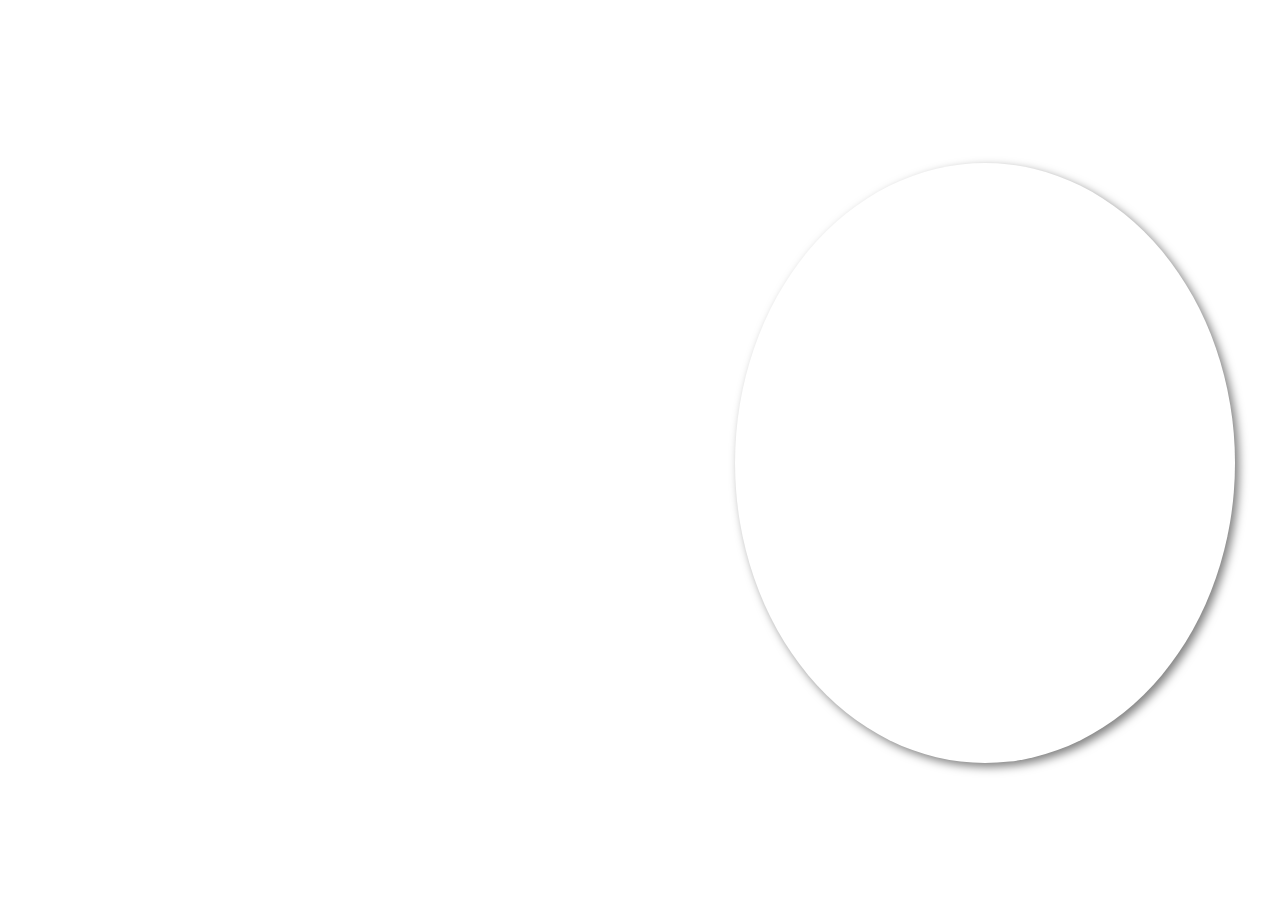
==== main.html @ fc3780b1 "first commit" ====
<!DOCTYPE html>
<html lang="en">
<head>
  <meta charset="UTF-8">
  <meta name="viewport" content="width=device-width, initial-scale=1.0">
  <link rel="stylesheet" href="main.css">

  <title>Rizal’s Family, Childhood, and Early Education</title>
</head>
<body>
  <div class="background-image"></div>
  <main>

    <nav>
      <ul>
        <li><a href="myths/myths.html">Myths</a></li>
        <li><a href="#">Rizal's Identity</a></li>
        <li><a href="#">Rizal's Family</a></li>
        <li><a href="#">Rizal's Early Education</a></li>
        <li>
          <div class="mobile-nav-container">
            <div class="hamburger">
              <!-- hamburger Icon -->
               <button>?</button>
            </div>
            <div class="mobile-nav">
               <span></span>
               <span></span>
               <span></span>
               <span></span>
            </div>
          </div>
        </li>
      </ul>
    </nav>
  
  
    <section class="rizal-main-profile">
      <div class="rizal-main-title">
        <h1>Rizal’s Family, Childhood, and Early Education</h1>
        <h2>
          Philippine National Hero
        </h2>
        <p>
          Dr. Jose Rizal, the Philippines' national hero, was born on June 19, 1861, 
          in Calamba, Laguna. He grew up in a loving family, being the seventh of eleven 
          children, and showed remarkable intelligence from an early age. Taught first 
          by his mother, Rizal excelled in reading, writing, and poetry, and later pursued 
          formal education in Biñan and at the Ateneo Municipal de Manila, where he 
          graduated with high honors.
        </p>
      </div>
      <div class="rizal-image">
        <img src="https://upload.wikimedia.org/wikipedia/commons/c/c9/Jose_Rizal_full.jpg" alt="Rizal's Image" width="400px">
      </div>
    </section>
  </main>
  
</body>
</html>
---- main.css ----
* {
  margin: 0;
  padding: 0;
  box-sizing: border-box;
}
body {
  font-family: 'Courier New', Courier, monospace;
 
}

.background-image {
  position: fixed;
  top: 0;
  left: 0;
  width: 100%;
  height: 100%;
  background-image: url("https://upload.wikimedia.org/wikipedia/commons/c/c1/Rizal_Shrine_Calamba_2023.jpg");
  background-size: cover;
  background-position: center;
  filter: grayscale(100%) blur(3px) brightness(60%) contrast(130%);
  z-index: -1; 
  
}

main {
  position: relative;
  z-index: 1; 
}

nav {
  background-color: transparent;
  padding: 20px
}
nav ul {
  display: flex;
  list-style-type: none;
  justify-content: end;
  flex-wrap: wrap;
}
nav ul a {
  text-decoration: none;
  color: rgb(255, 255, 255);
  margin: 5px 10px;
  font-weight: bold;
  padding: 10px;
  border-radius: 10px;
  transition: .1s ease-in-out;
}
nav ul a:hover {
  color: rgb(0, 0, 0);
  text-decoration: underline;
  background-color: rgb(255, 244, 244);
}



/* RIZAL MAIN PROFILE */
.rizal-main-profile {
  height: 90vh;
  align-items: center;
  display: flex;
}
.rizal-main-title {
  width: 50%;
  display: flex;
  flex-direction: column;
  justify-content: center;
  margin-left: 100px;
  color: white;
}
.rizal-main-title h1 {
  font-size: 50px;
  margin-bottom: 20px;
}
.rizal-main-title h2 {
  font-size: 30px;
}
.rizal-main-title p {
  font-size: 20px;
  margin-top: 20px;
}

/* === Rizal's Image Style === */
.rizal-image {
  width: 50%;
  display: flex;
  justify-content: center;
}
.rizal-image img {
  width: 500px;
  height: 600px;
  border-radius: 50%;
  box-shadow: 4px 4px 10px rgba(0, 0, 0, 0.5);
}


/* Will upadate it later */
/* MOBILE NAV BAR STYLES */
/* FOR MAIN */
.mobile-nav-container {
 display: none;
}
/* ====================== */
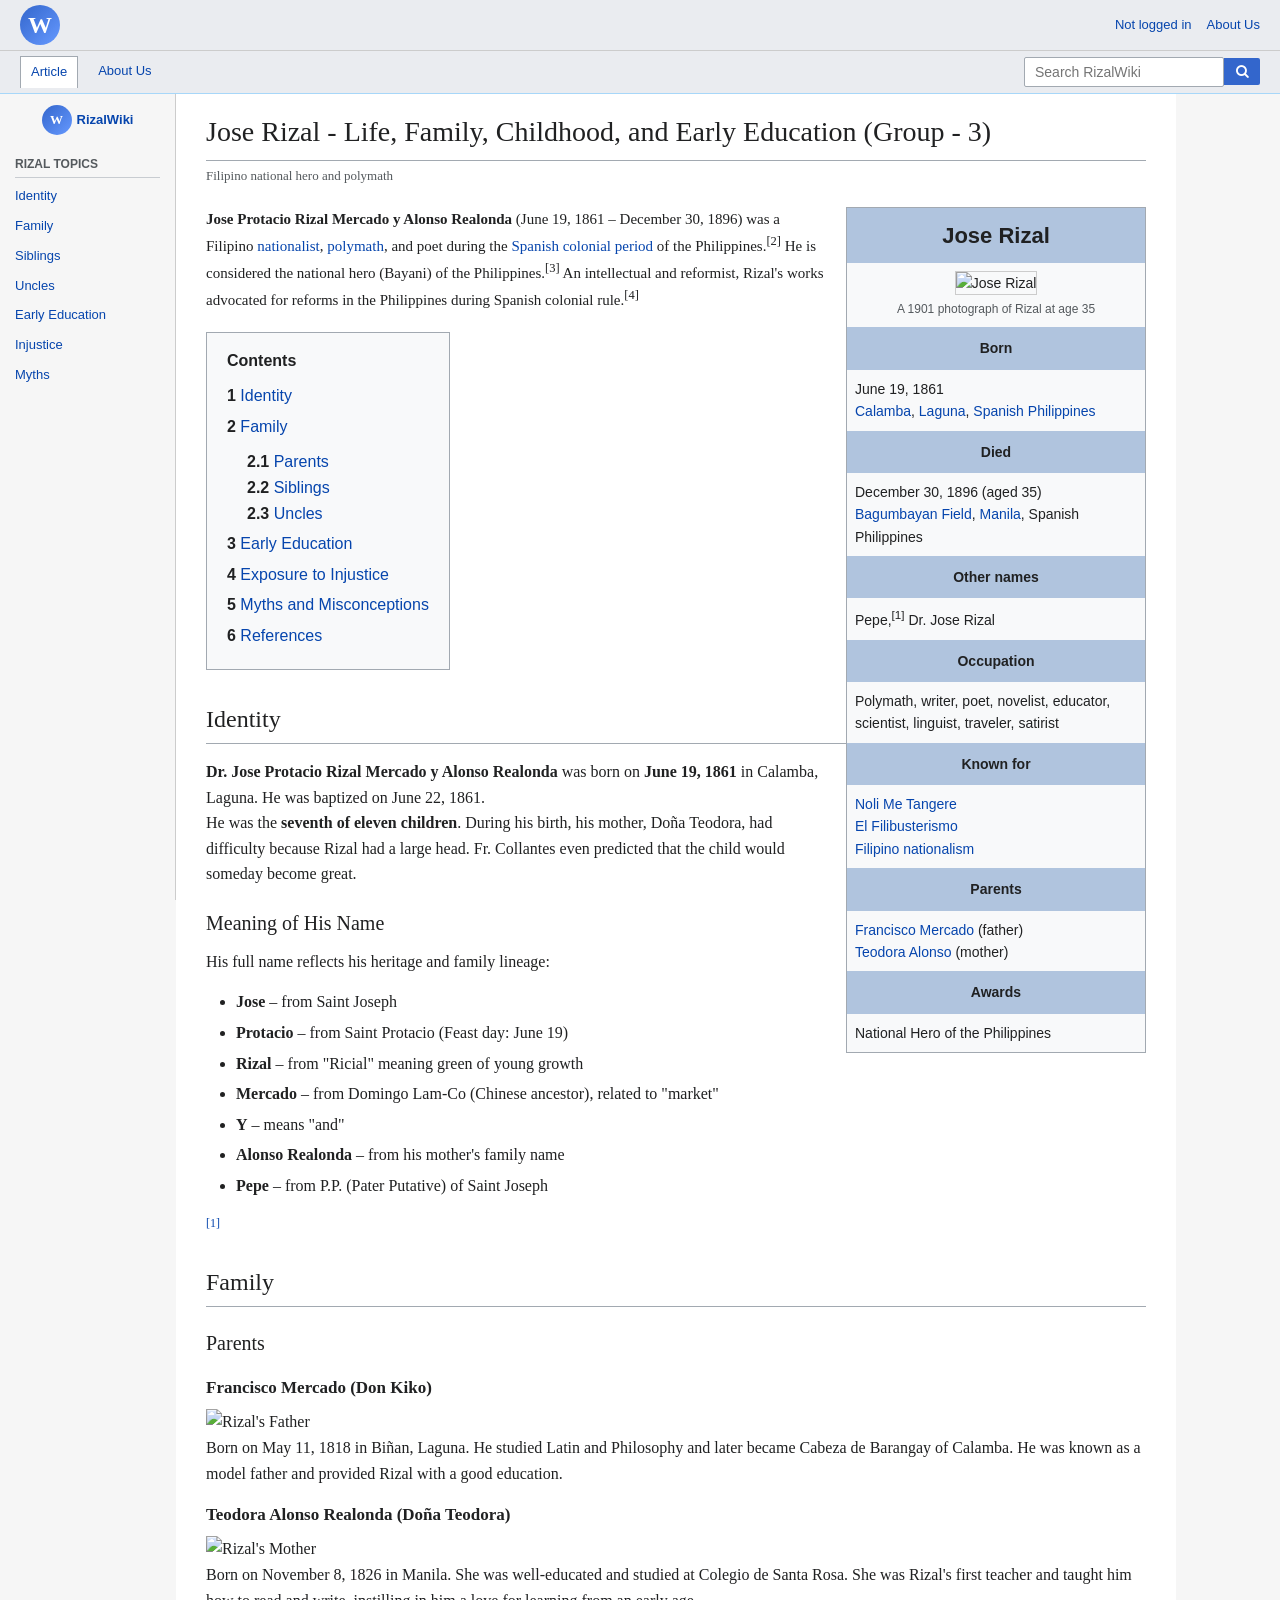
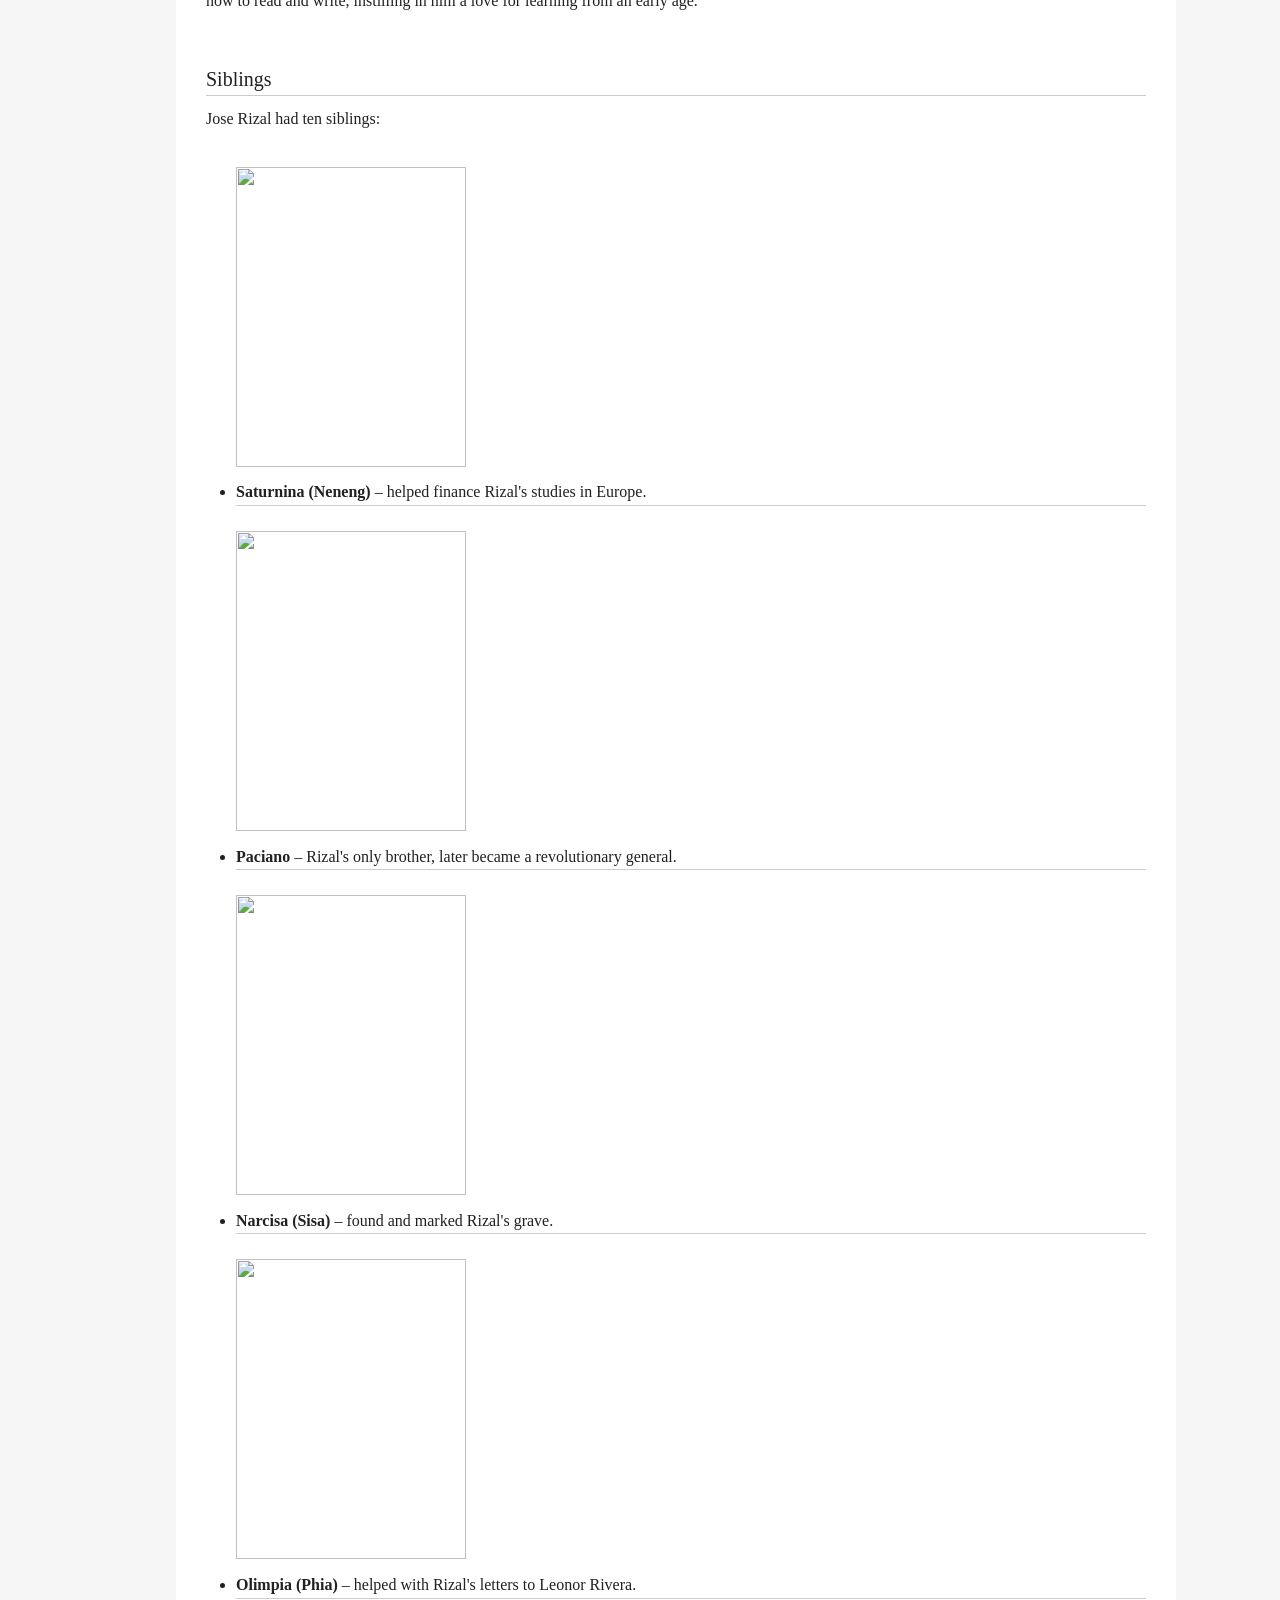
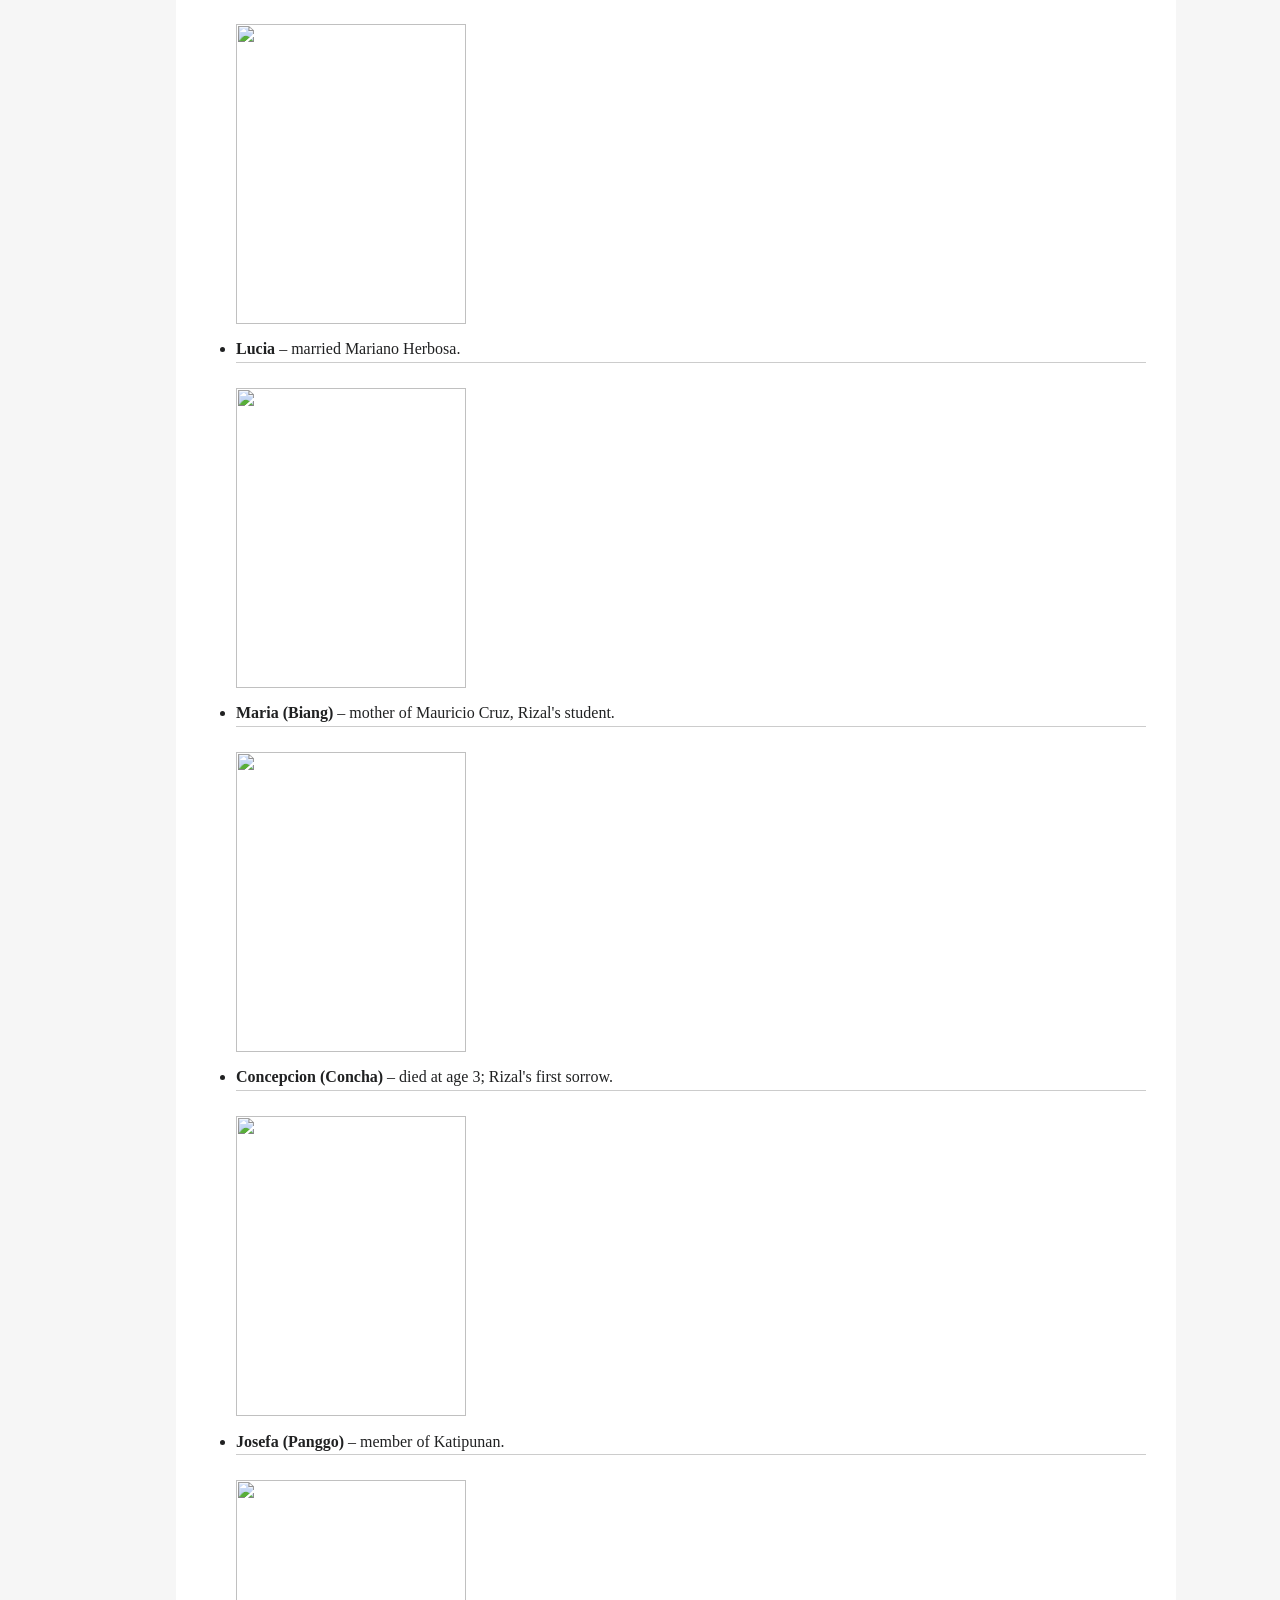
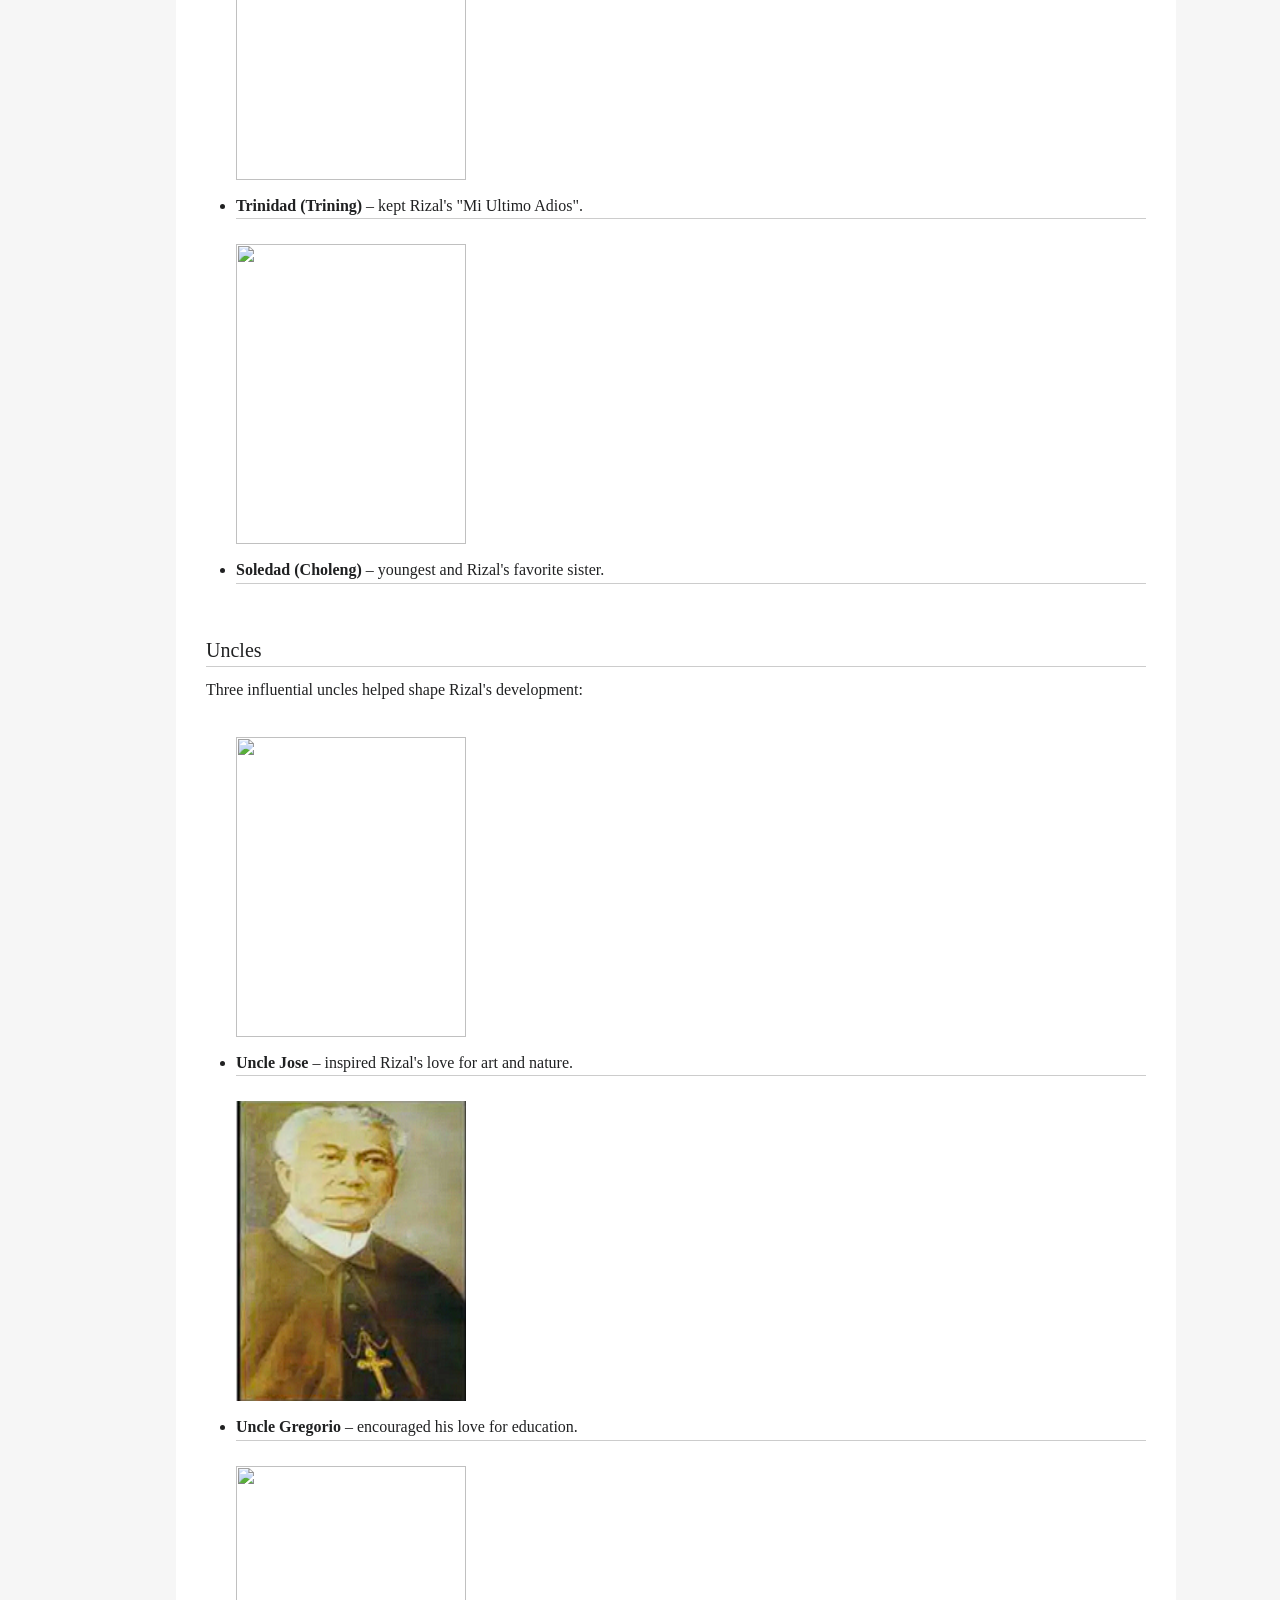
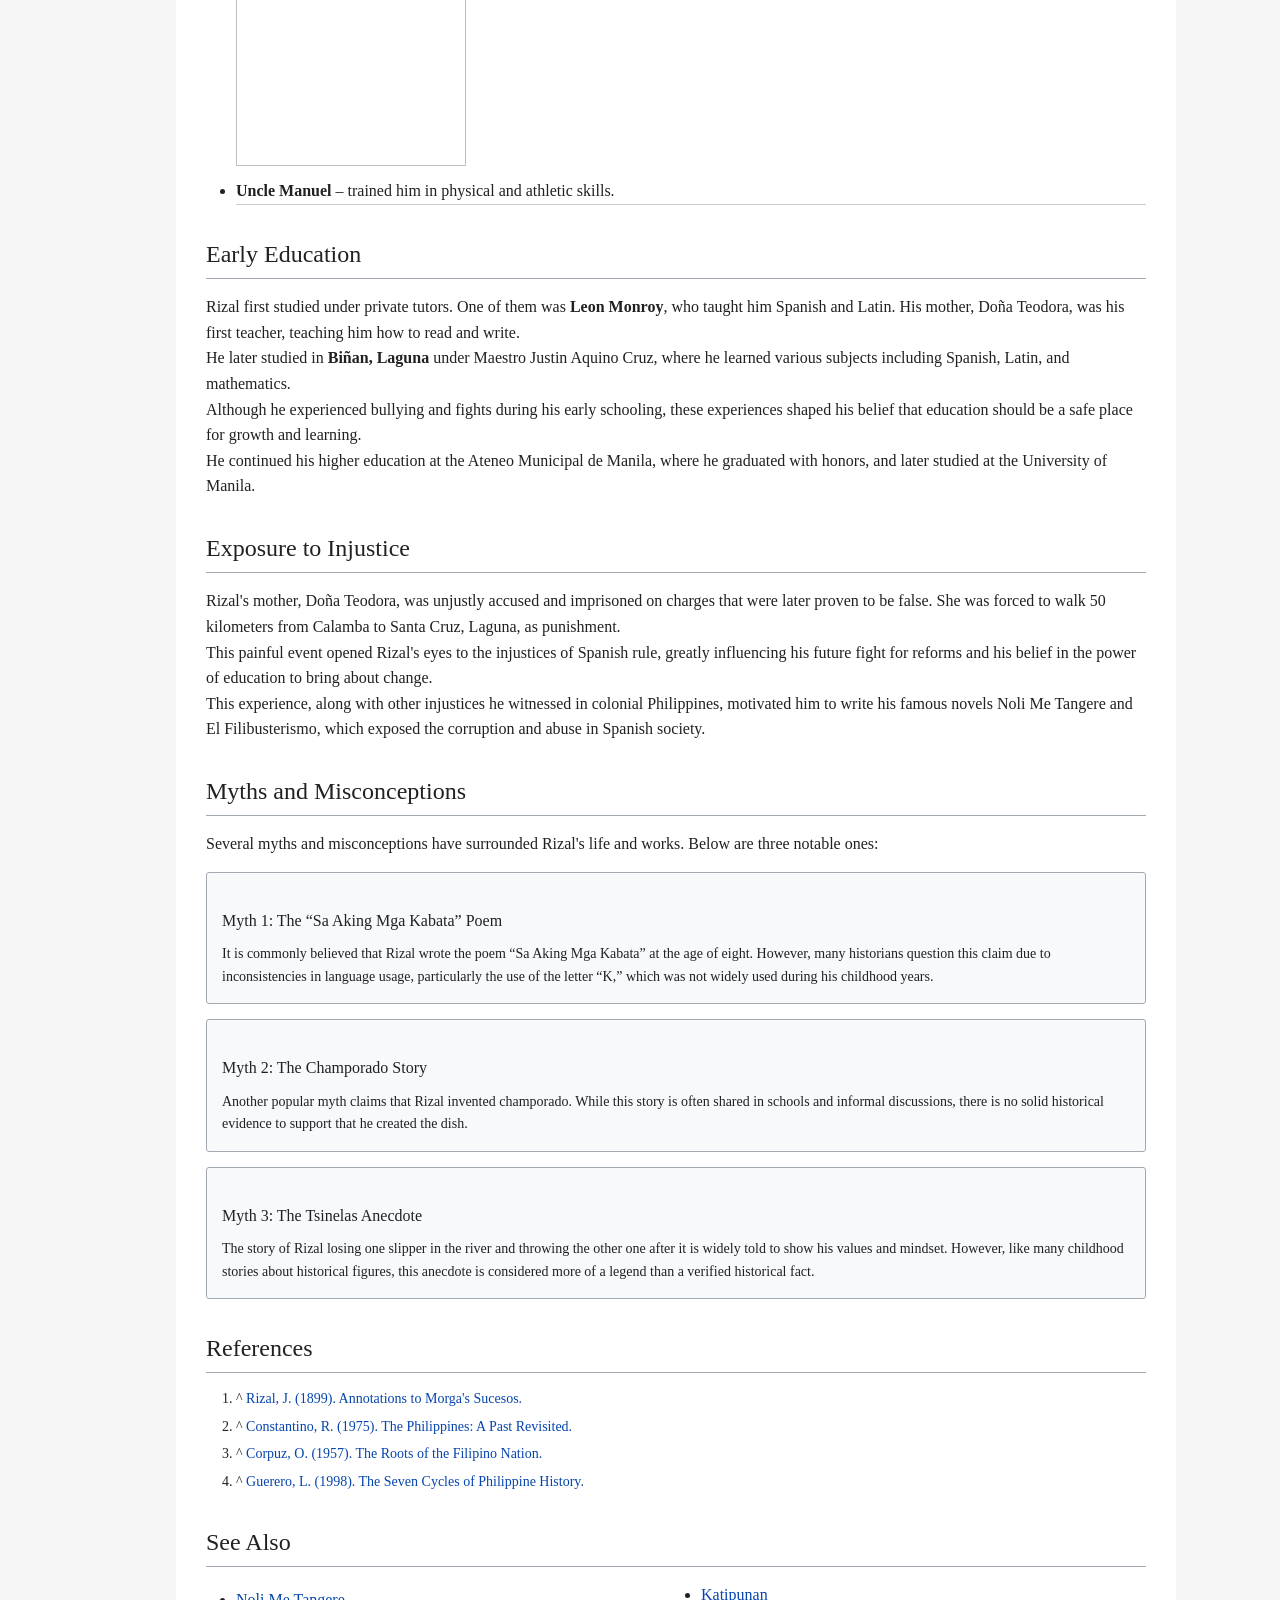
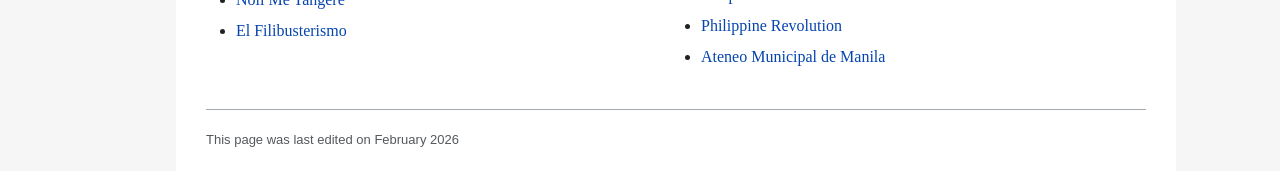
==== commit 8bd01e19: "intial update" ====
--- a/main.html
+++ b/main.html
@@ -4,57 +4,465 @@
   <meta charset="UTF-8">
   <meta name="viewport" content="width=device-width, initial-scale=1.0">
   <link rel="stylesheet" href="main.css">
-
-  <title>Rizal’s Family, Childhood, and Early Education</title>
+  <link rel="stylesheet" href="https://cdnjs.cloudflare.com/ajax/libs/font-awesome/4.7.0/css/font-awesome.min.css">
+  <link rel="icon" type="image/x-icon" href="logo.png">
+  <title>RizalWiki</title>
 </head>
 <body>
-  <div class="background-image"></div>
-  <main>
-
-    <nav>
-      <ul>
-        <li><a href="myths/myths.html">Myths</a></li>
-        <li><a href="#">Rizal's Identity</a></li>
-        <li><a href="#">Rizal's Family</a></li>
-        <li><a href="#">Rizal's Early Education</a></li>
-        <li>
-          <div class="mobile-nav-container">
-            <div class="hamburger">
-              <!-- hamburger Icon -->
-               <button>?</button>
-            </div>
-            <div class="mobile-nav">
-               <span></span>
-               <span></span>
-               <span></span>
-               <span></span>
-            </div>
-          </div>
-        </li>
-      </ul>
-    </nav>
-  
-  
-    <section class="rizal-main-profile">
-      <div class="rizal-main-title">
-        <h1>Rizal’s Family, Childhood, and Early Education</h1>
-        <h2>
-          Philippine National Hero
-        </h2>
-        <p>
-          Dr. Jose Rizal, the Philippines' national hero, was born on June 19, 1861, 
-          in Calamba, Laguna. He grew up in a loving family, being the seventh of eleven 
-          children, and showed remarkable intelligence from an early age. Taught first 
-          by his mother, Rizal excelled in reading, writing, and poetry, and later pursued 
-          formal education in Biñan and at the Ateneo Municipal de Manila, where he 
-          graduated with high honors.
-        </p>
-      </div>
-      <div class="rizal-image">
-        <img src="https://upload.wikimedia.org/wikipedia/commons/c/c9/Jose_Rizal_full.jpg" alt="Rizal's Image" width="400px">
-      </div>
-    </section>
-  </main>
-  
+  <!-- Wikipedia Header -->
+  <header class="wikipedia-header">
+    <div class="header-top">
+      <div class="wikipedia-logo">
+        <span>W</span>
+      </div>
+      <div class="header-links">
+        <a href="#">Not logged in</a>
+        <a href="members.html" id="members-toggle">About Us</a>
+      </div>
+    </div>
+    <div class="header-bottom">
+      <div class="header-namespaces">
+        <a href="#" class="active">Article</a>
+        <a href="members.html">About Us</a>
+      </div>
+      <!-- <div class="header-actions">
+        <a href="#">Read</a>
+        <a href="#">Edit</a>
+        <a href="#">View history</a>
+      </div> -->
+      <div class="search-container">
+        <input type="text" placeholder="Search RizalWiki" id="searchInput">
+        <button id="searchButton"><i class="fa fa-search"></i></button>
+      </div>
+    </div>
+  </header>
+
+  <!-- Sidebar Toggle Button (Mobile) -->
+  <button class="sidebar-toggle" id="sidebarToggle">
+    <i class="fa fa-bars"></i>
+  </button>
+
+  <!-- Main Container -->
+  <div class="wikipedia-container">
+    <!-- Left Sidebar -->
+    <aside class="wikipedia-sidebar" id="sidebar">
+      <div class="sidebar-logo">
+        <a href="#">
+          <span class="wiki-logo">W</span>
+          <span class="wiki-text">RizalWiki</span>
+        </a>
+      </div>
+      
+      <nav class="sidebar-nav">
+        <!-- <div class="nav-section">
+          <h3>Main</h3>
+          <ul>
+            <li><a href="#">Main page</a></li>
+            <li><a href="#">Contents</a></li>
+            <li><a href="#">Current events</a></li>
+            <li><a href="#">Random article</a></li>
+            <li><a href="#">About Wikipedia</a></li>
+            <li><a href="#">Contact us</a></li>
+            <li><a href="#">Donate</a></li>
+          </ul>
+        </div> -->
+        
+        <!-- <div class="nav-section">
+          <h3>Contribute</h3>
+          <ul>
+            <li><a href="#">Help</a></li>
+            <li><a href="#">Learn to edit</a></li>
+            <li><a href="#">Community portal</a></li>
+            <li><a href="#">Recent changes</a></li>
+            <li><a href="#">Upload file</a></li>
+          </ul>
+        </div> -->
+        
+        <div class="nav-section">
+          <h3>Rizal Topics</h3>
+          <ul>
+            <li><a href="#identity">Identity</a></li>
+            <li><a href="#family">Family</a></li>
+            <li><a href="#siblings">Siblings</a></li>
+            <li><a href="#uncles">Uncles</a></li>
+            <li><a href="#education">Early Education</a></li>
+            <li><a href="#injustice">Injustice</a></li>
+            <li><a href="#myths">Myths</a></li>
+          </ul>
+        </div>
+      </nav>
+    </aside>
+
+    <!-- Main Content -->
+    <main class="wikipedia-content" id="wikipedia-content">
+      <!-- Article Title -->
+      <h1 class="article-title">Jose Rizal - Life, Family, Childhood, and Early Education (Group - 3)</h1>
+      
+      <div class="article-subtitle">Filipino national hero and polymath</div>
+
+      <!-- Infobox -->
+      <table class="infobox">
+        <tr>
+          <th colspan="2" class="infobox-header">Jose Rizal</th>
+        </tr>
+        <tr>
+          <td colspan="2" class="infobox-image">
+            <img src="https://upload.wikimedia.org/wikipedia/commons/c/c9/Jose_Rizal_full.jpg" alt="Jose Rizal">
+            <div class="image-caption">A 1901 photograph of Rizal at age 35</div>
+          </td>
+        </tr>
+        <tr>
+          <th colspan="2" class="infobox-subheader">Born</th>
+        </tr>
+        <tr>
+          <td colspan="2">
+            June 19, 1861<br>
+            <a href="https://en.wikipedia.org/wiki/Rizal_Shrine_(Calamba)" target="_blank">Calamba</a>, <a href="https://en.wikipedia.org/wiki/Rizal_Shrine_(Calamba)" target="_blank">Laguna</a>, <a href="https://en.wikipedia.org/wiki/History_of_the_Philippines_(1565%E2%80%931898)#Spanish_colonization" target="_blank">Spanish Philippines</a>
+          </td>
+        </tr>
+        <tr>
+          <th colspan="2" class="infobox-subheader">Died</th>
+        </tr>
+        <tr>
+          <td colspan="2">
+            December 30, 1896 (aged 35)<br>
+            <a href="https://en.wikipedia.org/wiki/Rizal_Park" target="_blank">Bagumbayan Field</a>, <a href="https://en.wikipedia.org/wiki/Rizal_Park" target="_blank">Manila</a>, Spanish Philippines
+          </td>
+        </tr>
+        <tr>
+          <th colspan="2" class="infobox-subheader">Other names</th>
+        </tr>
+        <tr>
+          <td colspan="2">Pepe,<sup>[1]</sup> Dr. Jose Rizal</td>
+        </tr>
+        <tr>
+          <th colspan="2" class="infobox-subheader">Occupation</th>
+        </tr>
+        <tr>
+          <td colspan="2">Polymath, writer, poet, novelist, educator, scientist, linguist, traveler, satirist</td>
+        </tr>
+        <tr>
+          <th colspan="2" class="infobox-subheader">Known for</th>
+        </tr>
+        <tr>
+          <td colspan="2">
+            <a href="https://noli-me-tangere.fandom.com/wiki/Noli_Me_Tangere_Wiki" target="_blank">Noli Me Tangere</a><br>
+            <a href="https://en.wikipedia.org/wiki/El_filibusterismo" target="_blank">El Filibusterismo</a><br>
+            <a href="https://en.wikipedia.org/wiki/Filipino_nationalism" target="_blank">Filipino nationalism</a>
+          </td>
+        </tr>
+        <tr>
+          <th colspan="2" class="infobox-subheader">Parents</th>
+        </tr>
+        <tr>
+          <td colspan="2">
+            <a href="https://en.wikipedia.org/wiki/Francisco_Rizal_Mercado" target="_blank">Francisco Mercado</a> (father)<br>
+            <a href="https://en.wikipedia.org/wiki/Teodora_Alonso_Realonda" target="_blank">Teodora Alonso</a> (mother)
+          </td>
+        </tr>
+        <tr>
+          <th colspan="2" class="infobox-subheader">Awards</th>
+        </tr>
+        <tr>
+          <td colspan="2">National Hero of the Philippines</td>
+        </tr>
+      </table>
+
+      <!-- Lead Paragraph -->
+      <p class="lead">
+        <strong>Jose Protacio Rizal Mercado y Alonso Realonda</strong> (June 19, 1861 – December 30, 1896) was a Filipino <a target="_blank" href="https://en.wikipedia.org/wiki/Nationalism">nationalist</a>, <a target="_blank" href="https://en.wikipedia.org/wiki/Polymath">polymath</a>, and poet during the <a target="_blank" href="https://en.wikipedia.org/wiki/History_of_the_Philippines_(1565%E2%80%931898)#Background">Spanish colonial period</a> of the Philippines.<sup>[2]</sup> He is considered the national hero (Bayani) of the Philippines.<sup>[3]</sup> An intellectual and reformist, Rizal's works advocated for reforms in the Philippines during Spanish colonial rule.<sup>[4]</sup>
+      </p>
+
+      <!-- Table of Contents -->
+      <div class="toc">
+        <h2>Contents</h2>
+        <ul>
+          <li><a href="#identity"><span class="toc-number">1</span> Identity</a></li>
+          <li><a href="#family"><span class="toc-number">2</span> Family</a>
+            <ul>
+              <li><a href="#parents"><span class="toc-number">2.1</span> Parents</a></li>
+              <li><a href="#siblings"><span class="toc-number">2.2</span> Siblings</a></li>
+              <li><a href="#uncles"><span class="toc-number">2.3</span> Uncles</a></li>
+            </ul>
+          </li>
+          <li><a href="#education"><span class="toc-number">3</span> Early Education</a></li>
+          <li><a href="#injustice"><span class="toc-number">4</span> Exposure to Injustice</a></li>
+          <li><a href="#myths"><span class="toc-number">5</span> Myths and Misconceptions</a></li>
+          <li><a href="#references"><span class="toc-number">6</span> References</a></li>
+        </ul>
+      </div>
+
+      <!-- Identity Section -->
+      <section id="identity">
+        <h2>Identity</h2>
+        
+        <p>
+          <strong>Dr. Jose Protacio Rizal Mercado y Alonso Realonda</strong> 
+          was born on <strong>June 19, 1861</strong> in Calamba, Laguna. 
+          He was baptized on June 22, 1861.
+        </p>
+        
+        <p>
+          He was the <strong>seventh of eleven children</strong>. During his birth, 
+          his mother, Doña Teodora, had difficulty because Rizal had a large head. 
+          Fr. Collantes even predicted that the child would someday become great.
+        </p>
+        
+        <h3>Meaning of His Name</h3>
+        <p>His full name reflects his heritage and family lineage:</p>
+        <ul class="name-meaning">
+          <li><strong>Jose</strong> – from Saint Joseph</li>
+          <li><strong>Protacio</strong> – from Saint Protacio (Feast day: June 19)</li>
+          <li><strong>Rizal</strong> – from "Ricial" meaning green of young growth</li>
+          <li><strong>Mercado</strong> – from Domingo Lam-Co (Chinese ancestor), related to "market"</li>
+          <li><strong>Y</strong> – means "and"</li>
+          <li><strong>Alonso Realonda</strong> – from his mother's family name</li>
+          <li><strong>Pepe</strong> – from P.P. (Pater Putative) of Saint Joseph</li>
+        </ul>
+        
+        <div class="citation">[1]</div>
+      </section>
+
+      <!-- Family Section -->
+      <section id="family">
+        <h2>Family</h2>
+        
+        <section id="parents">
+          <h3>Parents</h3>
+          
+          <h4>Francisco Mercado (Don Kiko)</h4>
+          <img src="https://upload.wikimedia.org/wikipedia/commons/thumb/4/4e/Francisco_r_mercado.jpg/250px-Francisco_r_mercado.jpg" alt="Rizal's Father">
+          <p>
+            Born on May 11, 1818 in Biñan, Laguna. 
+            He studied Latin and Philosophy and later became 
+            Cabeza de Barangay of Calamba. 
+            He was known as a model father and provided Rizal with a good education.
+          </p>
+        
+          
+          <h4>Teodora Alonso Realonda (Doña Teodora)</h4>
+          <img src="https://upload.wikimedia.org/wikipedia/commons/thumb/2/23/Theodora_alonzo_quintos.jpg/250px-Theodora_alonzo_quintos.jpg" alt="Rizal's Mother">
+          <p>
+            Born on November 8, 1826 in Manila. 
+            She was well-educated and studied at Colegio de Santa Rosa.
+            She was Rizal's first teacher and taught him how to read and write,
+            instilling in him a love for learning from an early age.
+          </p>
+        </section>
+        
+
+        <style>
+          #siblings {
+            margin-top: 50px;
+          }
+          #siblings h3 {
+              border-bottom: 1px solid #ccc;
+            }
+          .siblings-list li{
+            border-bottom: 1px solid #ccc;
+           
+            }
+          .siblings-list img {
+              height: 300px;
+              width: 230px;
+              margin-top: 20px;
+            }
+        </style>
+
+        <section id="siblings">
+          <h3>Siblings</h3>
+          <p>Jose Rizal had ten siblings:</p>
+          
+          
+
+          <ul class="siblings-list">
+            <img src="https://upload.wikimedia.org/wikipedia/commons/7/78/Saturnina_mercado.jpg" alt="">
+            <li><strong>Saturnina (Neneng)</strong> – helped finance Rizal's studies in Europe.</li>
+
+            <img src="https://fmapulse.com/wp-content/uploads/2009/11/FilipinoWrestling.jpg" alt="">
+            <li><strong>Paciano</strong> – Rizal's only brother, later became a revolutionary general.</li>
+
+            <img src="https://tse1.mm.bing.net/th/id/OIP.VrfNFhoPezAfjXI-No0IdgAAAA?cb=defcachec2&w=216&h=288&rs=1&pid=ImgDetMain&o=7&rm=3" alt="">
+            <li><strong>Narcisa (Sisa)</strong> – found and marked Rizal's grave.</li>
+
+            <img src="https://th.bing.com/th/id/R.ad7e1e1cfe88a3abf8514a5bbbc0c3ab?rik=18uMSJEFbRcaJg&riu=http%3a%2f%2fwww.knightsofrizal.be%2fimages%2ffamily%2f04-olimpia.jpg&ehk=DMfbzmQdyMv0Co3NMe76PYqWhi1FcEHlAIJnjAA7IvA%3d&risl=&pid=ImgRaw&r=0" alt="">
+            <li><strong>Olimpia (Phia)</strong> – helped with Rizal's letters to Leonor Rivera.</li>
+
+            <img src="https://philippinefolklifemuseum.org/wp-content/uploads/Rizal-Family-02-Sister-Lucia-150x150.jpg" alt="">
+            <li><strong>Lucia</strong> – married Mariano Herbosa.</li>
+
+            <img src="https://ourhappyschool.com/sites/default/files/maria.jpg" alt="">
+            <li><strong>Maria (Biang)</strong> – mother of Mauricio Cruz, Rizal's student.</li>
+
+            <img src="https://i.pinimg.com/236x/d5/5d/71/d55d713c8004b203d144c73e735e48ac--fun-facts-philippines.jpg?nii=t" alt="">
+            <li><strong>Concepcion (Concha)</strong> – died at age 3; Rizal's first sorrow.</li>
+
+            <img src="https://ourhappyschool.com/sites/default/files/josefa.jpg" alt="">
+            <li><strong>Josefa (Panggo)</strong> – member of Katipunan.</li>
+
+            <img src="https://upload.wikimedia.org/wikipedia/commons/9/9d/Do%C3%B1a_Trinidad_Rizal-_Jose_Rizal_sister.jpeg" alt="">
+            <li><strong>Trinidad (Trining)</strong> – kept Rizal's "Mi Ultimo Adios".</li>
+
+            <img src="https://th.bing.com/th/id/R.83057053d25c67da14332aa79cd789b1?rik=dZPeH6lKlYbpgg&riu=http%3a%2f%2f12935964.weebly.com%2fuploads%2f3%2f0%2f8%2f4%2f30846933%2f709699124.JPG&ehk=ELYMpv4XnIJvVfcF0x6ilojdzFfkZByOEKYBgatP7XE%3d&risl=&pid=ImgRaw&r=0" alt="">
+            <li><strong>Soledad (Choleng)</strong> – youngest and Rizal's favorite sister.</li>
+
+          </ul>
+        </section>
+        
+
+        <style>
+             #uncles {
+            margin-top: 50px;
+             }
+          #uncles h3 {
+            border-bottom: 1px solid #ccc;
+          }
+          .uncles-list li {
+            border-bottom: 1px solid #ccc;
+          }
+          
+          .uncles-list img {
+            height: 300px;
+            width: 230px;
+            margin-top: 20px;
+          }
+        </style>
+        <section id="uncles">
+          <h3>Uncles</h3>
+          <p>Three influential uncles helped shape Rizal's development:</p>
+          
+          <ul class="uncles-list">
+            <img src="https://www.gutenberg.org/files/48438/48438-h/images/p038.jpg" alt="">
+            <li><strong>Uncle Jose</strong> – inspired Rizal's love for art and nature.</li>
+
+            <img src="gregorio.png" alt="">
+            <li><strong>Uncle Gregorio</strong> – encouraged his love for education.</li>
+
+            <img src="https://th.bing.com/th/id/OIP.7S_cdjpuL8D6SvzOUveExAHaHa?o=7&cb=defcachec2rm=3&rs=1&pid=ImgDetMain&o=7&rm=3" alt="">
+            <li><strong>Uncle Manuel</strong> – trained him in physical and athletic skills.</li>
+          </ul>
+        </section>
+      </section>
+
+      <!-- Education Section -->
+      <section id="education">
+        <h2>Early Education</h2>
+        
+        <p>
+          Rizal first studied under private tutors. One of them was 
+          <strong>Leon Monroy</strong>, who taught him Spanish and Latin.
+          His mother, Doña Teodora, was his first teacher, teaching him how to read and write.
+        </p>
+        
+        <p>
+          He later studied in <strong>Biñan, Laguna</strong> under 
+          Maestro Justin Aquino Cruz, where he learned various subjects including
+          Spanish, Latin, and mathematics.
+        </p>
+        
+        <p>
+          Although he experienced bullying and fights during his early schooling,
+          these experiences shaped his belief that education should be 
+          a safe place for growth and learning.
+        </p>
+        
+        <p>
+          He continued his higher education at the Ateneo Municipal de Manila,
+          where he graduated with honors, and later studied at the University of Manila.
+        </p>
+      </section>
+
+      <!-- Injustice Section -->
+      <section id="injustice">
+        <h2>Exposure to Injustice</h2>
+        
+        <p>
+          Rizal's mother, Doña Teodora, was unjustly accused and imprisoned
+          on charges that were later proven to be false. She was forced to walk
+          50 kilometers from Calamba to Santa Cruz, Laguna, as punishment.
+        </p>
+        
+        <p>
+          This painful event opened Rizal's eyes to the injustices of Spanish rule,
+          greatly influencing his future fight for reforms and his belief in
+          the power of education to bring about change.
+        </p>
+        
+        <p>
+          This experience, along with other injustices he witnessed in colonial
+          Philippines, motivated him to write his famous novels Noli Me Tangere
+          and El Filibusterismo, which exposed the corruption and abuse in Spanish society.
+        </p>
+      </section>
+
+      <!-- Myths Section -->
+      <section id="myths">
+        <h2>Myths and Misconceptions</h2>
+        
+        <p>
+          Several myths and misconceptions have surrounded Rizal's life and works.
+          Below are three notable ones:
+        </p>
+
+        <div class="myth-card">
+          <h3>Myth 1: The “Sa Aking Mga Kabata” Poem</h3>
+          <p>
+            It is commonly believed that Rizal wrote the poem “Sa Aking Mga Kabata” at the age of eight. 
+            However, many historians question this claim due to inconsistencies in language usage, 
+            particularly the use of the letter “K,” which was not widely used during his childhood years.
+          </p>
+        </div>
+
+        <div class="myth-card">
+          <h3>Myth 2: The Champorado Story</h3>
+          <p>
+            Another popular myth claims that Rizal invented champorado. 
+            While this story is often shared in schools and informal discussions, 
+            there is no solid historical evidence to support that he created the dish.
+          </p>
+        </div>
+
+        <div class="myth-card">
+          <h3>Myth 3: The Tsinelas Anecdote</h3>
+          <p>
+            The story of Rizal losing one slipper in the river and throwing the 
+            other one after it is widely told to show his values and mindset. 
+            However, like many childhood stories about historical figures, 
+            this anecdote is considered more of a legend than a verified historical fact.
+          </p>
+        </div>
+      </section>
+
+      <!-- References Section -->
+      <section id="references">
+        <h2>References</h2>
+        <ol class="references">
+          <li>^ <a href="https://sirmykel.wordpress.com/wp-content/uploads/2016/07/jose-rizal-annotations-to-morgas-sucesos.pdf" target="_blank">Rizal, J. (1899). Annotations to Morga's Sucesos.</a></li>
+          <li>^ <a href="https://1library.net/document/q7kpp2kz-the-philippines-a-past-revisited-by-renato-constantino.html" target="_blank">Constantino, R. (1975). The Philippines: A Past Revisited.</a></li>
+          <li>^ <a href="https://books.google.com.ph/books/about/The_Roots_of_the_Filipino_Nation.html?id=H7YuAQAAIAAJ&redir_esc=y" target="_blank">Corpuz, O. (1957). The Roots of the Filipino Nation.</a></li>
+          <li> ^ <a href="https://www.scribd.com/document/275199860/Guerrero-Philippine-Society-and-Revolution" target="_blank">Guerero, L. (1998). The Seven Cycles of Philippine History.</a></li>
+        </ol>
+      </section>
+
+      <!-- See Also Section -->
+      <section id="see-also">
+        <h2>See Also</h2>
+        <ul class="see-also">
+          <li><a href="https://noli-me-tangere.fandom.com/wiki/Noli_Me_Tangere_Wiki" target="_blank">Noli Me Tangere</a></li>
+          <li><a href="https://en.wikipedia.org/wiki/El_filibusterismo" target="_blank">El Filibusterismo</a></li>
+          <li><a href="https://en.wikipedia.org/wiki/Katipunan" target="_blank">Katipunan</a></li>
+          <li><a href="https://en.wikipedia.org/wiki/Philippine_Revolution" target="_blank">Philippine Revolution</a></li>
+          <li><a href="https://en.wikipedia.org/wiki/Ateneo_de_Manila_University" target="_blank">Ateneo Municipal de Manila</a></li>
+        </ul>
+      </section>
+
+      <!-- Footer -->
+      <footer class="article-footer">
+        <p>This page was last edited on February 2026</p>
+      </footer>
+    </main>
+  </div>
+
+  <script src="main.js"></script>
 </body>
-</html>+</html>
--- a/main.css
+++ b/main.css
@@ -1,103 +1,524 @@
+/* Wikipedia-Style CSS for Rizal Article */
+
+/* CSS Reset and Base */
 * {
   margin: 0;
   padding: 0;
   box-sizing: border-box;
 }
+
+html {
+  font-size: 16px;
+}
+
 body {
-  font-family: 'Courier New', Courier, monospace;
- 
-}
-
-.background-image {
+  font-family: Georgia, "Times New Roman", Times, serif;
+  background-color: #f6f6f6;
+  color: #202122;
+  line-height: 1.6;
+}
+
+/* Wikipedia Header Styles */
+.wikipedia-header {
   position: fixed;
   top: 0;
   left: 0;
-  width: 100%;
-  height: 100%;
-  background-image: url("https://upload.wikimedia.org/wikipedia/commons/c/c1/Rizal_Shrine_Calamba_2023.jpg");
-  background-size: cover;
-  background-position: center;
-  filter: grayscale(100%) blur(3px) brightness(60%) contrast(130%);
-  z-index: -1; 
-  
-}
-
-main {
-  position: relative;
-  z-index: 1; 
-}
-
-nav {
-  background-color: transparent;
-  padding: 20px
-}
-nav ul {
-  display: flex;
-  list-style-type: none;
-  justify-content: end;
-  flex-wrap: wrap;
-}
-nav ul a {
+  right: 0;
+  background-color: #eaecf0;
+  border-bottom: 1px solid #a7d7f9;
+  z-index: 1000;
+  font-family: sans-serif;
+}
+
+.header-top {
+  display: flex;
+  justify-content: space-between;
+  align-items: center;
+  padding: 5px 20px;
+  border-bottom: 1px solid #ccc;
+}
+
+.wikipedia-logo {
+  width: 40px;
+  height: 40px;
+  background: linear-gradient(135deg, #3366cc, #6699ff);
+  border-radius: 50%;
+  display: flex;
+  align-items: center;
+  justify-content: center;
+  color: white;
+  font-weight: bold;
+  font-size: 24px;
+}
+
+.wikipedia-logo span {
+  font-family: serif;
+}
+
+.header-links {
+  display: flex;
+  gap: 15px;
+  font-size: 13px;
+}
+
+.header-links a {
+  color: #0645ad;
   text-decoration: none;
-  color: rgb(255, 255, 255);
-  margin: 5px 10px;
-  font-weight: bold;
+}
+
+.header-links a:hover {
+  text-decoration: underline;
+}
+
+.header-bottom {
+  display: flex;
+  justify-content: space-between;
+  align-items: center;
+  padding: 5px 20px;
+}
+
+.header-namespaces, .header-actions {
+  display: flex;
+  gap: 10px;
+}
+
+.header-namespaces a, .header-actions a {
+  color: #0645ad;
+  text-decoration: none;
+  font-size: 13px;
+  padding: 5px 10px;
+}
+
+.header-namespaces a.active {
+  background-color: white;
+  border: 1px solid #a2a9b1;
+  border-bottom: none;
+}
+
+.search-container {
+  display: flex;
+  align-items: center;
+}
+
+.search-container input {
+  padding: 6px 10px;
+  border: 1px solid #a2a9b1;
+  border-radius: 2px;
+  width: 200px;
+  font-size: 14px;
+}
+
+.search-container button {
+  padding: 6px 12px;
+  background-color: #36c;
+  color: white;
+  border: none;
+  border-radius: 0 2px 2px 0;
+  cursor: pointer;
+}
+
+/* Sidebar Toggle (Mobile) */
+.sidebar-toggle {
+  display: none;
+  position: fixed;
+  top: 10px;
+  left: 10px;
+  z-index: 1001;
   padding: 10px;
-  border-radius: 10px;
-  transition: .1s ease-in-out;
-}
-nav ul a:hover {
-  color: rgb(0, 0, 0);
+  background-color: #36c;
+  color: white;
+  border: none;
+  border-radius: 3px;
+  cursor: pointer;
+}
+
+/* Main Container */
+.wikipedia-container {
+  display: flex;
+  margin-top: 90px;
+  max-width: 100%;
+}
+
+/* Sidebar Styles */
+.wikipedia-sidebar {
+  width: 176px;
+  background-color: #f6f6f6;
+  padding: 15px;
+  font-family: sans-serif;
+  font-size: 13px;
+  position: fixed;
+  left: 0;
+  top: 90px;
+  bottom: 0;
+  overflow-y: auto;
+  border-right: 1px solid #ccc;
+}
+
+.sidebar-logo {
+  text-align: center;
+  margin-bottom: 20px;
+}
+
+.sidebar-logo a {
+  text-decoration: none;
+  display: flex;
+  align-items: center;
+  justify-content: center;
+  gap: 5px;
+}
+
+.wiki-logo {
+  width: 30px;
+  height: 30px;
+  background: linear-gradient(135deg, #3366cc, #6699ff);
+  border-radius: 50%;
+  display: flex;
+  align-items: center;
+  justify-content: center;
+  color: white;
+  font-weight: bold;
+  font-family: serif;
+}
+
+.wiki-text {
+  font-weight: bold;
+  color: #0645ad;
+}
+
+.sidebar-nav h3 {
+  font-size: 12px;
+  font-weight: bold;
+  color: #54595d;
+  margin: 15px 0 5px 0;
+  text-transform: uppercase;
+  border-bottom: 1px solid #c8ccd1;
+  padding-bottom: 3px;
+}
+
+.sidebar-nav ul {
+  list-style: none;
+}
+
+.sidebar-nav ul li {
+  margin: 3px 0;
+}
+
+.sidebar-nav ul li a {
+  color: #0645ad;
+  text-decoration: none;
+  display: block;
+  padding: 3px 0;
+}
+
+.sidebar-nav ul li a:hover {
   text-decoration: underline;
-  background-color: rgb(255, 244, 244);
-}
-
-
-
-/* RIZAL MAIN PROFILE */
-.rizal-main-profile {
-  height: 90vh;
-  align-items: center;
-  display: flex;
-}
-.rizal-main-title {
-  width: 50%;
-  display: flex;
-  flex-direction: column;
-  justify-content: center;
-  margin-left: 100px;
-  color: white;
-}
-.rizal-main-title h1 {
-  font-size: 50px;
+}
+
+/* Main Content Area */
+.wikipedia-content {
+  margin-left: 176px;
+  padding: 20px 30px;
+  background-color: white;
+  min-height: 100vh;
+  max-width: 1000px;
+  font-family: Georgia, "Times New Roman", Times, serif;
+}
+
+/* Article Title */
+.article-title {
+  font-family: Georgia, serif;
+  font-size: 28px;
+  font-weight: normal;
+  border-bottom: 1px solid #a2a9b1;
+  padding-bottom: 5px;
+  margin-bottom: 5px;
+ 
+}
+
+.article-subtitle {
+  font-size: 13px;
+  color: #54595d;
   margin-bottom: 20px;
 }
-.rizal-main-title h2 {
-  font-size: 30px;
-}
-.rizal-main-title p {
+
+/* Infobox Styles */
+.infobox {
+  float: right;
+  clear: right;
+  width: 300px;
+  margin: 0 0 15px 15px;
+  background-color: #f8f9fa;
+  border: 1px solid #a2a9b1;
+  padding: 5px;
+  font-size: 14px;
+  font-family: sans-serif;
+  border-collapse: collapse;
+}
+
+.infobox th {
+  background-color: #b0c4de;
+  padding: 10px;
+  text-align: center;
+  font-weight: bold;
+}
+
+.infobox-header {
+  background-color: #b0c4de !important;
+  font-size: 22px;
+}
+
+.infobox-subheader {
+  background-color: #dce2e8;
+}
+
+.infobox td {
+  padding: 8px;
+  vertical-align: top;
+}
+
+.infobox-image {
+  text-align: center;
+  padding: 10px;
+}
+
+.infobox-image img {
+  width: 220px;
+  height: auto;
+  border: 1px solid #ccc;
+}
+
+.image-caption {
+  font-size: 12px;
+  color: #54595d;
+  margin-top: 5px;
+}
+
+/* Lead Paragraph */
+.lead {
+  font-size: 15px;
+  margin-bottom: 20px;
+}
+
+/* Links */
+a {
+  color: #0645ad;
+  text-decoration: none;
+}
+
+a:hover {
+  text-decoration: underline;
+}
+
+a:visited {
+  color: #0b0080;
+}
+
+/* Table of Contents */
+.toc {
+  background-color: #f8f9fa;
+  border: 1px solid #a2a9b1;
+  display: table;
+  padding: 15px 20px;
+  margin: 20px 0;
+  font-family: sans-serif;
+}
+
+.toc h2 {
+  font-weight: bold;
+  font-size: 16px;
+  display: inline;
+  border-bottom: none;
+}
+
+.toc ul {
+  list-style: none;
+  margin-top: 10px;
+}
+
+.toc > ul > li {
+  margin: 5px 0;
+}
+
+.toc ul ul {
+  margin-left: 20px;
+}
+
+.toc-number {
+  color: #202122;
+  font-weight: bold;
+}
+
+/* Section Headers */
+section h2 {
+  font-family: Georgia, serif;
+  font-size: 24px;
+  font-weight: normal;
+  border-bottom: 1px solid #a2a9b1;
+  padding-bottom: 5px;
+  margin-top: 30px;
+  margin-bottom: 15px;
+}
+
+section h3 {
+  font-family: Georgia, serif;
   font-size: 20px;
+  font-weight: normal;
   margin-top: 20px;
-}
-
-/* === Rizal's Image Style === */
-.rizal-image {
-  width: 50%;
-  display: flex;
-  justify-content: center;
-}
-.rizal-image img {
-  width: 500px;
-  height: 600px;
-  border-radius: 50%;
-  box-shadow: 4px 4px 10px rgba(0, 0, 0, 0.5);
-}
-
-
-/* Will upadate it later */
-/* MOBILE NAV BAR STYLES */
-/* FOR MAIN */
-.mobile-nav-container {
- display: none;
-}
-/* ====================== */+  margin-bottom: 10px;
+}
+
+section h4 {
+  font-family: Georgia, serif;
+  font-size: 17px;
+  font-weight: bold;
+  margin-top: 15px;
+  margin-bottom: 8px;
+}
+
+/* Content Lists */
+section ul {
+  margin-left: 30px;
+  margin-bottom: 15px;
+}
+
+section ul li {
+  margin: 5px 0;
+}
+
+.name-meaning, .siblings-list, .uncles-list {
+  margin-top: 15px;
+}
+
+/* Myth Cards */
+.myth-card {
+  background-color: #f8f9fa;
+  border: 1px solid #a2a9b1;
+  padding: 15px;
+  margin: 15px 0;
+  border-radius: 3px;
+}
+
+.myth-card h3 {
+  font-family: Georgia, serif;
+  font-size: 16px;
+  color: #202122;
+  margin-bottom: 10px;
+}
+
+.myth-card p {
+  font-size: 14px;
+  line-height: 1.6;
+}
+
+/* Citations */
+.citation {
+  font-size: 12px;
+  vertical-align: super;
+  color: #0645ad;
+}
+
+/* References */
+.references {
+  margin-left: 30px;
+  font-size: 14px;
+}
+
+.references li {
+  margin: 5px 0;
+}
+
+/* See Also */
+.see-also {
+  margin-left: 30px;
+  column-count: 2;
+  column-gap: 20px;
+}
+
+.see-also li {
+  margin: 5px 0;
+}
+
+/* Article Footer */
+.article-footer {
+  margin-top: 40px;
+  padding-top: 20px;
+  border-top: 1px solid #a2a9b1;
+  font-size: 13px;
+  color: #54595d;
+  font-family: sans-serif;
+}
+
+/* Mobile Responsiveness */
+@media screen and (max-width: 768px) {
+  .header-top {
+    flex-direction: column;
+    gap: 10px;
+  }
+  
+  .header-links {
+    flex-wrap: wrap;
+    justify-content: center;
+  }
+  
+  .header-bottom {
+    flex-wrap: wrap;
+    gap: 10px;
+  }
+  
+  .search-container input {
+    width: 150px;
+  }
+  
+  .sidebar-toggle {
+    display: block;
+  }
+  
+  .wikipedia-sidebar {
+    left: -250px;
+    width: 250px;
+    transition: left 0.3s ease;
+    z-index: 1002;
+  }
+  
+  .wikipedia-sidebar.active {
+    left: 0;
+  }
+  
+  .wikipedia-content {
+    margin-left: 0;
+    padding: 15px;
+  }
+  
+  .infobox {
+    float: none;
+    width: 100%;
+    margin: 15px 0;
+  }
+  
+  .infobox-image img {
+    width: 100%;
+    max-width: 220px;
+  }
+  
+  .see-also {
+    column-count: 1;
+  }
+  
+  .toc {
+    display: block;
+  }
+  .article-title {
+    margin-top: 70px;
+  }
+}
+
+/* Smooth Scroll */
+html {
+  scroll-behavior: smooth;
+}
+
+/* Active TOC Link */
+.toc ul li a.active {
+  background-color: #eaf3ff;
+  color: #202122;
+}
